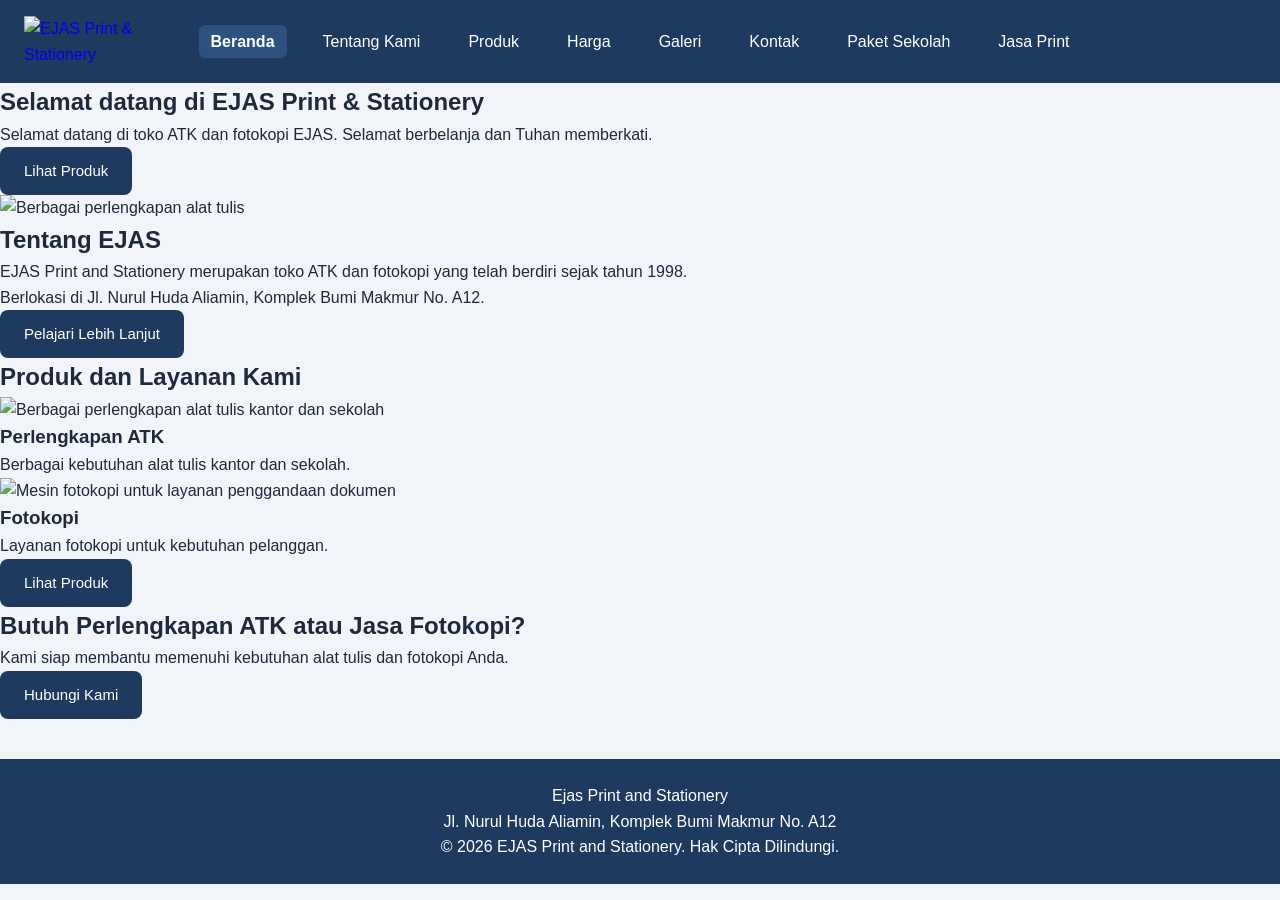
==== project-root/index.html @ 76b76261 "feat: add homepage HTML" ====
<!DOCTYPE html>
<html lang="id">
<head>
    <meta charset="UTF-8">
    <meta name="viewport" content="width=device-width, initial-scale=1.0">
    <title>Beranda EJAS Print and Stationery</title>
    <link rel="stylesheet" href="./styles/global.css">
    <link rel="stylesheet" href="./styles/index.css">
</head>
<body>
   <header class="site-header">
        <nav class="main-nav">
            <a href="./index.html" class="site-brand">
                <img src="./assets/images/logo/logo-ejas.png" 
                     alt="EJAS Print & Stationery">
            </a>
            
            <ul class="nav-list">
                <li><a class="nav-link active" href="./index.html">Beranda</a></li>
                <li><a class="nav-link" href="./pages/about.html">Tentang Kami</a></li>
                <li><a class="nav-link" href="./pages/products.html">Produk</a></li>
                <li><a class="nav-link" href="./pages/pricing.html">Harga</a></li>
                <li><a class="nav-link" href="./pages/gallery.html">Galeri</a></li>
                <li><a class="nav-link" href="./pages/contact.html">Kontak</a></li>
                <li><a class="nav-link" href="./pages/school-bundles.html">Paket Sekolah</a></li>
                <li><a class="nav-link" href="./pages/print-services.html">Jasa Print</a></li>
            </ul>
        </nav>
    </header>

    <main>
        <section class="hero-section">
            <div class="hero-content">
                <h1>Selamat datang di EJAS Print & Stationery</h1>
                <p>
                    Selamat datang di toko ATK dan fotokopi EJAS.
                    Selamat berbelanja dan Tuhan memberkati.
                </p>
                <a href="./pages/products.html" class="btn">
                    Lihat Produk
                </a>
            </div>

            <div class="hero-image">
                <img src="./assets/images/hero/hero-stationery.jpg" 
                     alt="Berbagai perlengkapan alat tulis">
            </div>
        </section>

        <section class="about-section">
            <h2>Tentang EJAS</h2>
            <p>
                EJAS Print and Stationery merupakan toko ATK
                dan fotokopi yang telah berdiri sejak tahun 1998.
            </p>
            <p>
                Berlokasi di Jl. Nurul Huda Aliamin,
                Komplek Bumi Makmur No. A12.
            </p>
            <a href="./pages/about.html" class="btn">
                Pelajari Lebih Lanjut
            </a>
        </section>

        <section class="product-section">
            <h2>Produk dan Layanan Kami</h2>
            
            <div class="product-container">
                <div class="product-card">
                    <img src="./assets/images/products/stationery-products.jpg" 
                         alt="Berbagai perlengkapan alat tulis kantor dan sekolah">
                    <h3>Perlengkapan ATK</h3>
                    <p>Berbagai kebutuhan alat tulis kantor dan sekolah.</p>
                </div>

                <div class="product-card">
                    <img src="./assets/images/products/photocopy-service.jpg" 
                         alt="Mesin fotokopi untuk layanan penggandaan dokumen">
                    <h3>Fotokopi</h3>
                    <p>Layanan fotokopi untuk kebutuhan pelanggan.</p>
                </div>
            </div>

            <a href="./pages/products.html" class="btn">
                Lihat Produk
            </a>
        </section>
        
        <section class="cta-section">
            <div class="cta-content">
                <h2>Butuh Perlengkapan ATK atau Jasa Fotokopi?</h2>
                <p>
                    Kami siap membantu memenuhi kebutuhan alat tulis
                    dan fotokopi Anda.
                </p>
                <a href="./pages/contact.html" class="btn">
                    Hubungi Kami
                </a>
            </div>
        </section>
    </main>
    
    <footer class="site-footer">
        <p>Ejas Print and Stationery</p>
        <p>Jl. Nurul Huda Aliamin, Komplek Bumi Makmur No. A12</p>
        <p>&copy; 2026 EJAS Print and Stationery. Hak Cipta Dilindungi.</p>
    </footer>
</body>
</html>
---- project-root/styles/global.css ----
* {
    margin: 0;
    padding: 0;
    box-sizing: border-box;
}
body {
    font-family: Arial, sans-serif;
    background-color: #F1F5F9;
    color: #1E293B;
    line-height: 1.6;
}
.site-header {
    background-color: #1E3A5F;
    padding: 16px 24px;
}
.main-nav {
    display: grid;
    grid-template-columns: 1fr auto 1fr;
    align-items: center;
}
.nav-list {
    grid-column: 2;
    display: flex;
    list-style: none;
    gap: 24px;
    flex-wrap: wrap;
    justify-content: center;
}
.nav-link {
    color: #ffffff;
    text-decoration: none;
    font-size: 16px;
    font-weight: 500;
    padding: 8px 12px;
    border-radius: 6px;
    transition: 0.3s ease;
}
.nav-link:hover {
    background-color: #2D527D;
    color: #ffffff;
}
.nav-link.active {
    background-color: #2d527d;
    color: #ffffff;
    font-weight: bold;
}
.btn {
    background-color: #1E3A5F;
    color: #ffffff;
    padding: 12px 24px;
    border-radius: 8px;
    border: none;
    cursor: pointer;
    font-size: 15px;
    transition: 0.3s ease;
    display: inline-block;
    text-decoration: none;
}
.btn:hover {
    background-color: #2D527D;
}
footer {
    background-color: #1E3A5F;
    color: #ffffff;
    padding: 24px 20px;
    text-align: center;
    margin-top: 40px;
}
.site-brand {
   display: flex;
    align-items: center;
    text-decoration: none;
}
.site-brand img {
    width: 150px;
    height: auto;
    max-width: 150px;
    display: block;
}
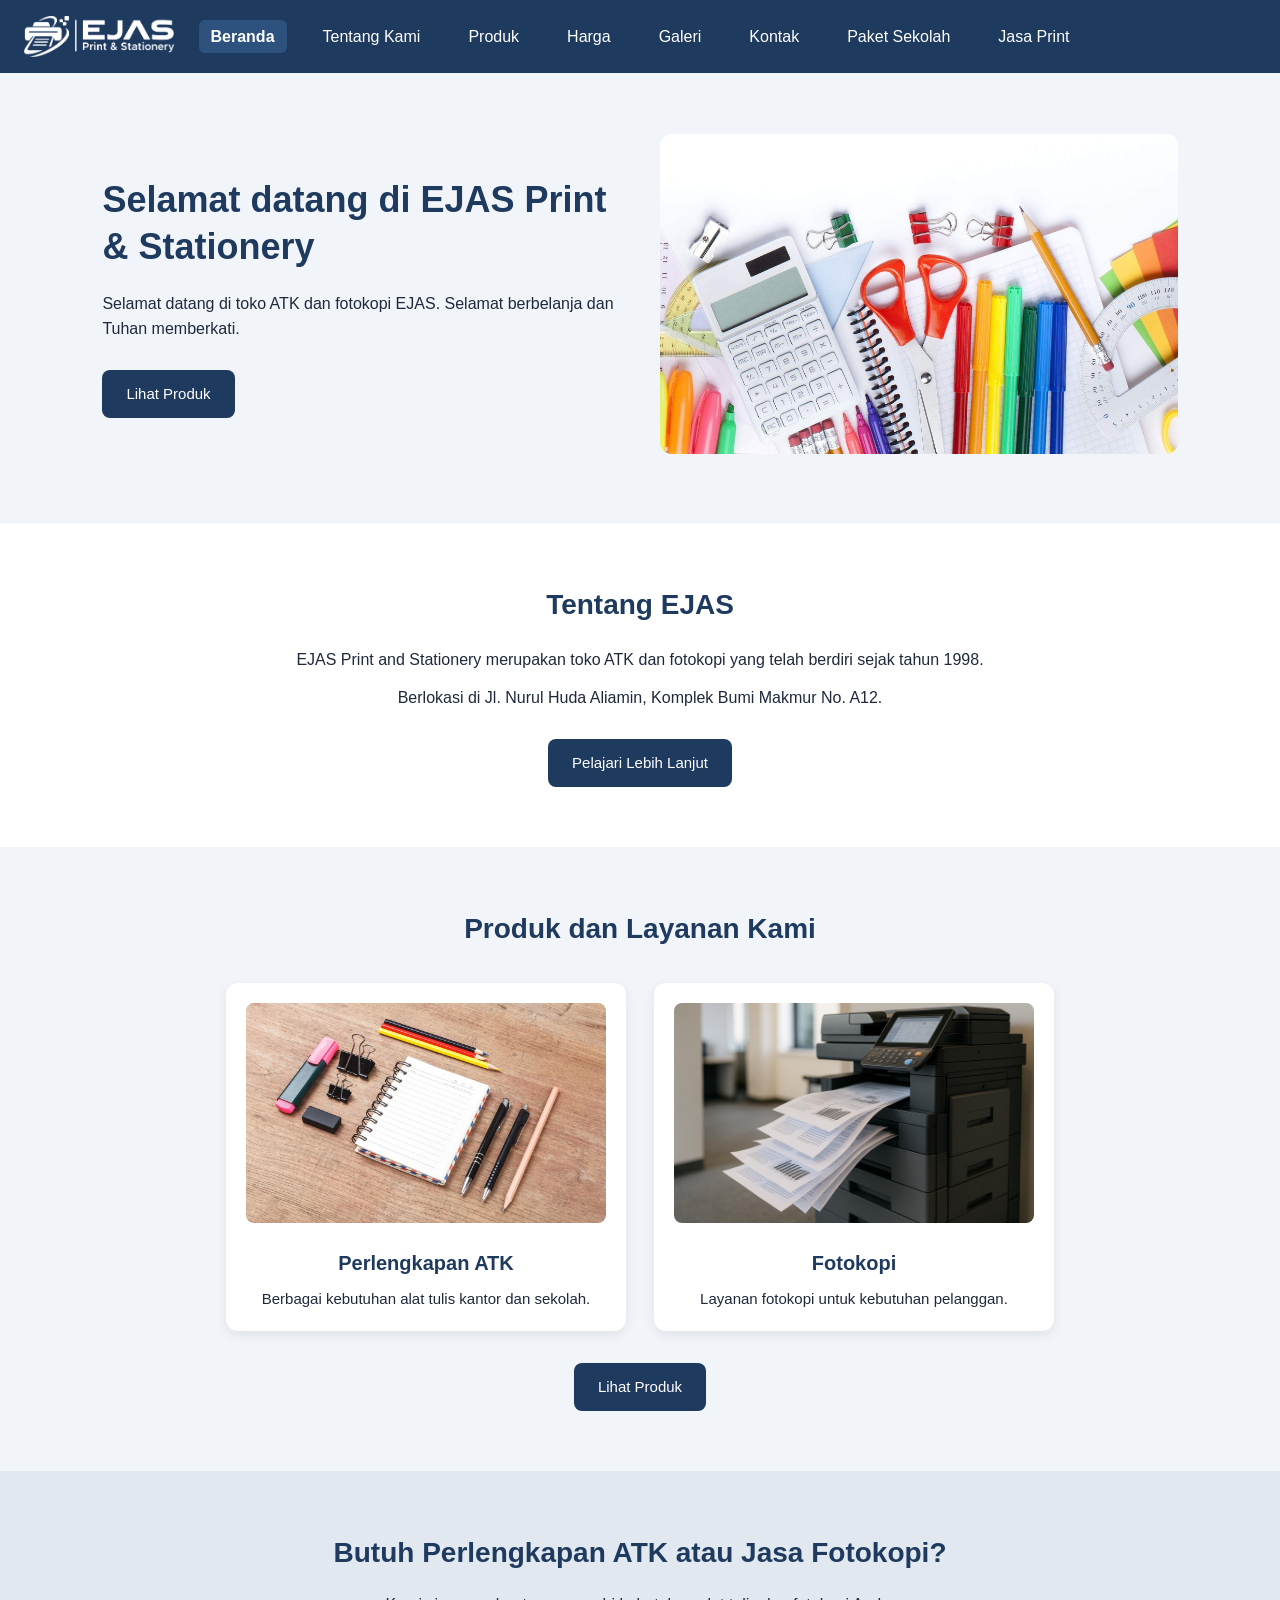
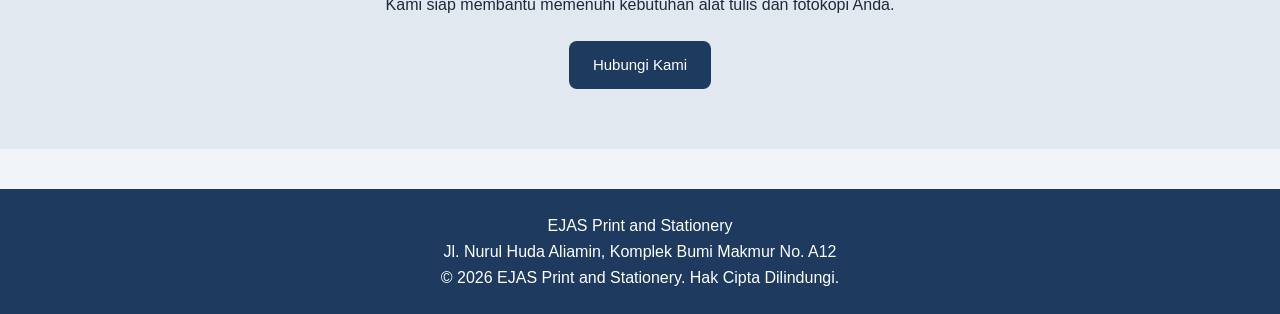
==== commit 08b47a66: "fix: standardize homepage title and branding" ====
--- a/project-root/index.html
+++ b/project-root/index.html
@@ -3,7 +3,7 @@
 <head>
     <meta charset="UTF-8">
     <meta name="viewport" content="width=device-width, initial-scale=1.0">
-    <title>Beranda EJAS Print and Stationery</title>
+    <title>Beranda-EJAS</title>
     <link rel="stylesheet" href="./styles/global.css">
     <link rel="stylesheet" href="./styles/index.css">
 </head>
@@ -101,7 +101,7 @@
     </main>
     
     <footer class="site-footer">
-        <p>Ejas Print and Stationery</p>
+        <p>EJAS Print and Stationery</p>
         <p>Jl. Nurul Huda Aliamin, Komplek Bumi Makmur No. A12</p>
         <p>&copy; 2026 EJAS Print and Stationery. Hak Cipta Dilindungi.</p>
     </footer>
--- a/project-root/styles/global.css
+++ b/project-root/styles/global.css
@@ -40,7 +40,7 @@
     color: #ffffff;
 }
 .nav-link.active {
-    background-color: #2d527d;
+    background-color: #2D527D;
     color: #ffffff;
     font-weight: bold;
 }
@@ -73,7 +73,6 @@
 }
 .site-brand img {
     width: 150px;
-    height: auto;
-    max-width: 150px;
+    height: auto;   
     display: block;
 }
--- a/project-root/styles/index.css
+++ b/project-root/styles/index.css
@@ -0,0 +1,175 @@
+
+/* =========================
+   HERO SECTION
+========================= */
+.hero-section {
+    display: flex;
+    align-items: center;
+    justify-content: space-between;
+    gap: 40px;
+    padding: 60px 8%;
+    min-height: 450px;
+}
+
+.hero-content {
+    flex: 1;
+}
+
+.hero-content h1 {
+    font-size: 36px;
+    line-height: 1.3;
+    margin-bottom: 20px;
+    color: #1E3A5F;
+}
+
+.hero-content p {
+    font-size: 16px;
+    margin-bottom: 28px;
+}
+
+.hero-image {
+    flex: 1;
+}
+
+.hero-image img {
+    width: 100%;
+    height: 320px;
+    object-fit: cover;
+    border-radius: 12px;
+}
+
+/* =========================
+   ABOUT SECTION
+========================= */
+.about-section {
+    padding: 60px 8%;
+    text-align: center;
+    background-color: #ffffff;
+}
+
+.about-section h2 {
+    color: #1E3A5F;
+    font-size: 28px;
+    margin-bottom: 20px;
+}
+
+.about-section p {
+    max-width: 700px;
+    margin: 0 auto 12px;
+}
+
+.about-section .btn {
+    margin-top: 16px;
+}
+
+/* =========================
+   PRODUCT SECTION
+========================= */
+.product-section {
+    padding: 60px 8%;
+    text-align: center;
+}
+
+.product-section h2 {
+    color: #1E3A5F;
+    font-size: 28px;
+    margin-bottom: 32px;
+}
+
+.product-container {
+    display: flex;
+    justify-content: center;
+    gap: 28px;
+    margin-bottom: 32px;
+}
+
+.product-card {
+    flex: 1;
+    width: 100%;
+    max-width: 400px;
+    background-color: #ffffff;
+    border-radius: 12px;
+    padding: 20px;
+    box-shadow: 0 4px 12px rgba(0, 0, 0, 0.08);
+}
+
+.product-card img {
+    width: 100%;
+    height: 220px;
+    object-fit: cover;
+    border-radius: 8px;
+    margin-bottom: 16px;
+}
+
+.product-card h3 {
+    color: #1E3A5F;
+    font-size: 20px;
+    margin-bottom: 8px;
+}
+
+.product-card p {
+    font-size: 15px;
+}
+
+/* =========================
+   CTA SECTION
+========================= */
+.cta-section {
+    padding: 60px 8%;
+    background-color: #E2E8F0;
+    text-align: center;
+}
+
+.cta-content h2 {
+    color: #1E3A5F;
+    font-size: 28px;
+    margin-bottom: 16px;
+}
+
+.cta-content p {
+    margin-bottom: 24px;
+}
+
+/* =========================
+   RESPONSIVE DESIGN
+========================= */
+@media (max-width: 768px) {
+    .hero-section {
+        flex-direction: column;
+        text-align: center;
+        padding: 40px 6%;
+    }
+
+    .hero-content h1 {
+        font-size: 28px;
+    }
+
+    .hero-image img {
+        height: 250px;
+    }
+
+    .product-container {
+        flex-direction: column;
+        align-items: center;
+    }
+
+    .product-card {
+        width: 100%;
+    }
+}
+
+@media (max-width: 480px) {
+    .hero-content h1 {
+        font-size: 24px;
+    }
+
+    .about-section h2,
+    .product-section h2,
+    .cta-content h2 {
+        font-size: 23px;
+    }
+
+    .hero-image img {
+        height: 200px;
+    }
+}
